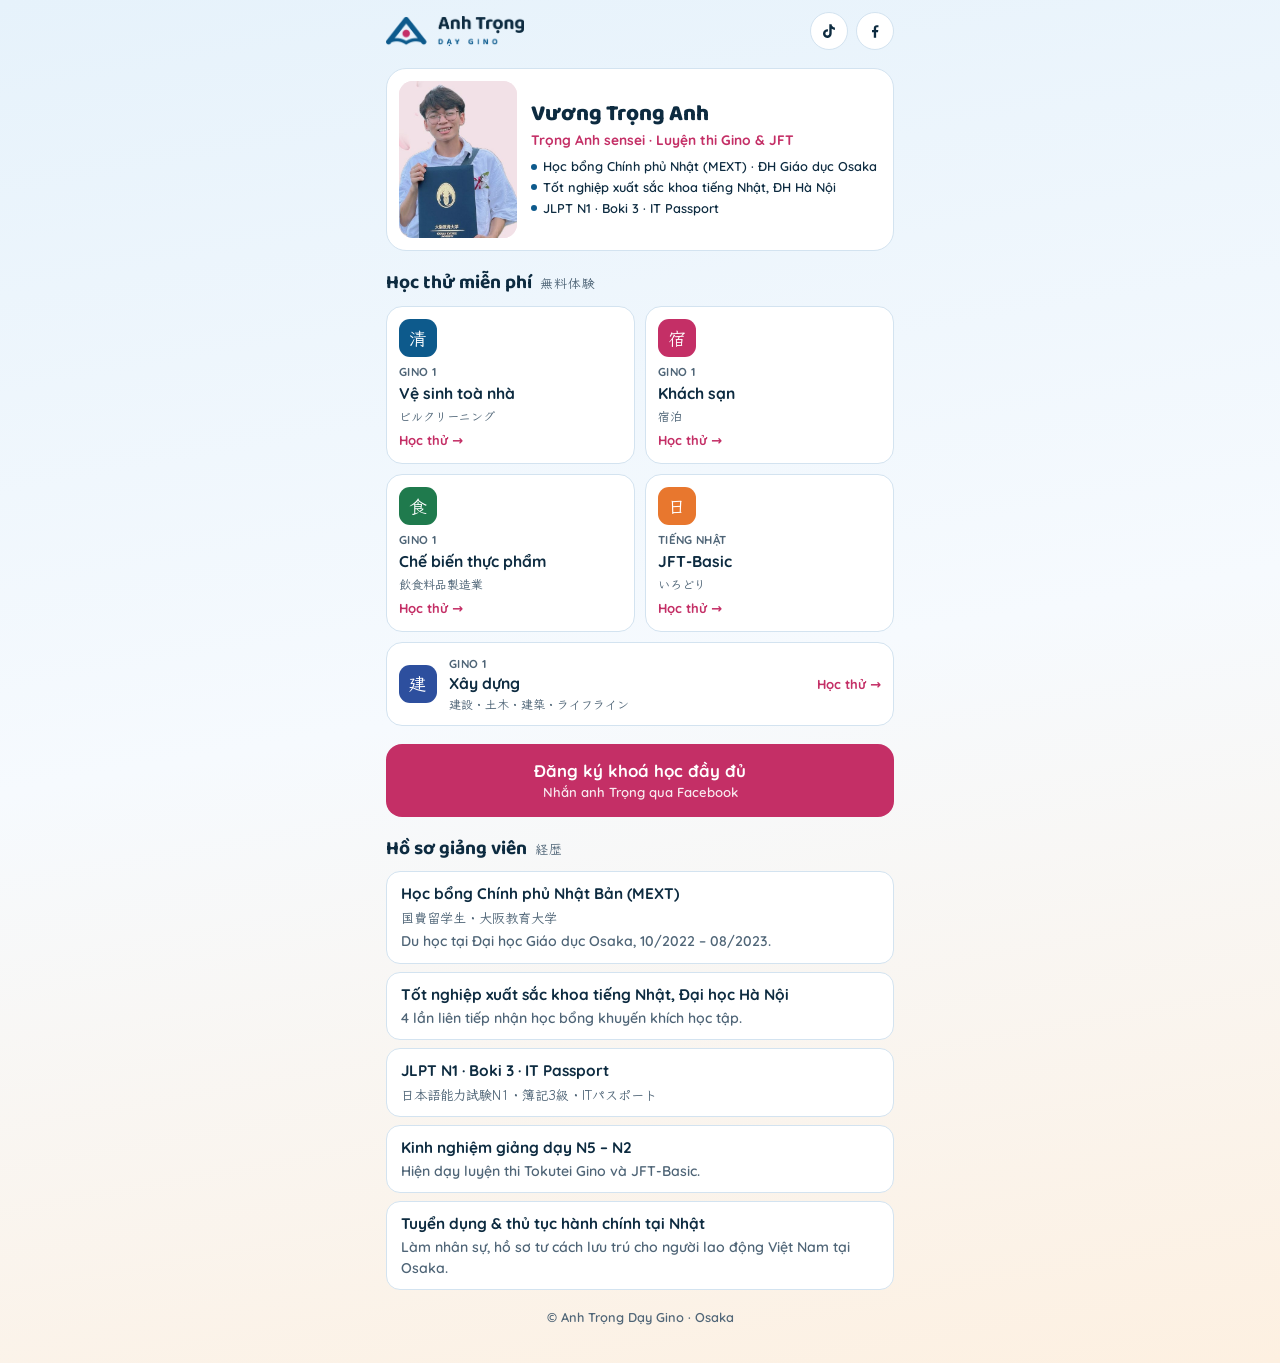
==== public/pub/anhtrong/index.html @ 35020bb7 "Thêm trang giới thiệu (bio): /me, /pub/anhtrong/ và worker riêng anhtrong Co-Authored-By: Claude Opu" ====
<!doctype html>
<html lang="vi">
<head>
<meta charset="utf-8">
<meta name="viewport" content="width=device-width,initial-scale=1,viewport-fit=cover">
<title>Anh Trọng Dạy Gino</title>
<meta name="claude:viewport-fit-sides" content="cover">
<meta property="og:title" content="Anh Trọng Dạy Gino · Học thử miễn phí">
<meta property="og:description" content="Luyện thi Tokutei Gino (Vệ sinh toà nhà, Khách sạn, Chế biến thực phẩm, Xây dựng) và JFT-Basic.">
<meta name="description" content="Vương Trọng Anh · Anh Trọng Dạy Gino — luyện thi Tokutei Gino và JFT-Basic. Học thử miễn phí các khoá học.">
<link rel="preconnect" href="https://fonts.googleapis.com"><link rel="preconnect" href="https://fonts.gstatic.com" crossorigin>
<link rel="stylesheet" href="https://fonts.googleapis.com/css2?family=Baloo+2:wght@600;700;800&family=Quicksand:wght@500;600;700&family=Klee+One:wght@600&display=swap">
<style>
/* Màn hình đầu (điện thoại): thanh logo + mạng xã hội → thẻ hồ sơ (ảnh + tên + điểm nổi bật) → 4 khoá học thử. Bên dưới: hồ sơ chi tiết + nút đăng ký. */
:root{
  --sky:#e6f2fb; --sky2:#f6fafe; --peach:#fdf0e1;
  --ink:#0d2b40; --sub:#4f6577; --line:#d3e3f0; --card:#ffffff;
  --blue:#0d5a8c; --blue-soft:#dcecf8; --pink:#c42f66; --pink-soft:#fbe3ec;
  --display:'Baloo 2','Quicksand',system-ui,sans-serif; --body:'Quicksand','Segoe UI',system-ui,sans-serif; --jp:'Klee One','Hiragino Maru Gothic ProN','Yu Gothic',sans-serif;
  --logo:url("[data-uri]");
}
@media (prefers-color-scheme: dark){:root:not([data-theme="light"]){
  --sky:#0c1d2b; --sky2:#0f2333; --peach:#1d1a1a; --ink:#e8f1f8; --sub:#a4b8c8; --line:#22394c; --card:#122a3c;
  --blue:#6fb6ea; --blue-soft:#163650; --pink:#f0729f; --pink-soft:#3a1b29; --logo:url("[data-uri]"); color-scheme:dark}}
:root[data-theme="dark"]{
  --sky:#0c1d2b; --sky2:#0f2333; --peach:#1d1a1a; --ink:#e8f1f8; --sub:#a4b8c8; --line:#22394c; --card:#122a3c;
  --blue:#6fb6ea; --blue-soft:#163650; --pink:#f0729f; --pink-soft:#3a1b29; --logo:url("[data-uri]"); color-scheme:dark}
*{box-sizing:border-box}
body{margin:0;font-family:var(--body);color:var(--ink);background:var(--sky2);min-height:100vh;
  background-image:linear-gradient(170deg,var(--sky) 0%,var(--sky2) 50%,var(--peach) 100%);line-height:1.5;font-size:16px}
.wrap{max-width:540px;margin:0 auto;padding-left:max(16px,env(safe-area-inset-left,0px));padding-right:max(16px,env(safe-area-inset-right,0px));padding-block:12px 36px;display:grid;gap:18px}
/* thanh trên */
.bar{display:flex;align-items:center;justify-content:space-between;gap:10px}
.logo{width:138px;height:30px;background:var(--logo) left center/contain no-repeat}
.soc{display:flex;gap:8px}
.soc a{width:38px;height:38px;border-radius:50%;display:grid;place-items:center;color:var(--ink);background:var(--card);border:1.5px solid var(--line)}
.soc a:hover{border-color:var(--blue)}
.soc svg{width:18px;height:18px}
/* thẻ hồ sơ */
.me{display:grid;grid-template-columns:118px 1fr;gap:14px;align-items:center;background:var(--card);border:1px solid var(--line);border-radius:20px;padding:12px}
.ph{width:118px;aspect-ratio:3/4;border-radius:14px;overflow:hidden;background:#f6e3ea}
.ph img{width:100%;height:100%;object-fit:cover;object-position:50% 18%;display:block}
.me h1{font-family:var(--display);font-weight:800;font-size:1.4rem;line-height:1.05;white-space:nowrap;margin:0}
.role{font-weight:700;color:var(--pink);font-size:.86rem;margin:3px 0 8px}
.hl{list-style:none;margin:0;padding:0;display:grid;gap:4px;font-size:.8rem;font-weight:600;line-height:1.3}
.hl li{display:flex;gap:6px}
.hl li::before{content:"";flex:none;width:6px;height:6px;border-radius:50%;background:var(--blue);margin-top:.42em}
/* tiêu đề mục */
h2{font-family:var(--display);font-weight:700;font-size:1.2rem;margin:0 0 8px;display:flex;align-items:baseline;gap:8px}
h2 small{font-family:var(--jp);font-weight:600;font-size:.8rem;color:var(--sub);letter-spacing:.08em}
/* khoá học: lưới 2×2 */
.cs{display:grid;grid-template-columns:1fr 1fr;gap:10px}
.c{display:grid;gap:4px;align-content:start;padding:12px;border-radius:16px;background:var(--card);border:1.5px solid var(--line);text-decoration:none;color:var(--ink);transition:transform .15s,border-color .15s}
.c:hover{border-color:var(--blue);transform:translateY(-2px)}
.c:focus-visible,.soc a:focus-visible,.cta:focus-visible{outline:3px solid var(--pink);outline-offset:2px}
.ic{width:38px;height:38px;border-radius:11px;display:grid;place-items:center;font-family:var(--jp);font-weight:600;font-size:1.1rem;color:#fff;margin-bottom:2px}
.c small{font-size:.72rem;font-weight:700;color:var(--sub);letter-spacing:.03em}
.c b{font-size:.98rem;line-height:1.2}
.c .jp{font-family:var(--jp);font-weight:600;font-size:.75rem;color:var(--sub)}
.c.wide{grid-column:1/-1;grid-template-columns:38px 1fr auto;align-items:center;gap:12px}
.c.wide .ic{margin:0}.c.wide>span:nth-child(2){display:grid;gap:2px}
.go{font-size:.82rem;font-weight:700;color:var(--pink);margin-top:2px}
/* hồ sơ chi tiết */
.cv{display:grid;gap:8px}
.cv div{background:var(--card);border:1px solid var(--line);border-radius:14px;padding:10px 14px}
.cv b{display:block;font-size:.96rem}
.cv .jp{font-family:var(--jp);font-weight:600;color:var(--sub);font-size:.82rem}
.cv p{margin:2px 0 0;color:var(--sub);font-size:.88rem;font-weight:600}
.cta{display:block;text-align:center;padding:14px;border-radius:16px;background:#c42f66;color:#fff;font-weight:700;font-size:1.05rem;text-decoration:none}
.cta small{display:block;font-weight:600;opacity:.9;font-size:.82rem}
.note{text-align:center;color:var(--sub);font-size:.8rem;font-weight:600;margin:0}
@media (max-width:360px){.me{grid-template-columns:96px 1fr}.ph{width:96px}.me h1{font-size:1.2rem}}
@media (prefers-reduced-motion: reduce){.c{transition:none}.c:hover{transform:none}}
</style>

</head>
<body>
<main class="wrap">
  <div class="bar">
    <div class="logo" role="img" aria-label="Anh Trọng Dạy Gino"></div>
    <div class="soc">
      <a href="https://www.tiktok.com/@anhtrong.daygino" target="_blank" rel="noopener" aria-label="TikTok"><svg viewBox="0 0 24 24" fill="currentColor" aria-hidden="true"><path d="M16.6 5.8A4.3 4.3 0 0 1 15.5 3h-3.1v12.4a2.6 2.6 0 1 1-2.6-2.6c.27 0 .53.04.78.12V9.7a5.8 5.8 0 1 0 5 5.7V9.1a7.4 7.4 0 0 0 4.3 1.4V7.4a4.3 4.3 0 0 1-3.3-1.6z"/></svg></a>
      <a href="https://www.facebook.com/anh.trongg.2024/" target="_blank" rel="noopener" aria-label="Facebook"><svg viewBox="0 0 24 24" fill="currentColor" aria-hidden="true"><path d="M13.5 21v-7.5H16l.4-3h-2.9V8.6c0-.87.25-1.46 1.5-1.46h1.6V4.46A21 21 0 0 0 14.3 4.3c-2.3 0-3.9 1.4-3.9 4v2.2H8v3h2.4V21z"/></svg></a>
    </div>
  </div>

  <section class="me">
    <div class="ph"><img src="[data-uri]" alt="Vương Trọng Anh nhận bằng tại Đại học Giáo dục Osaka"></div>
    <div>
      <h1>Vương Trọng Anh</h1>
      <div class="role">Trọng Anh sensei · Luyện thi Gino &amp; JFT</div>
      <ul class="hl">
        <li>Học bổng Chính phủ Nhật (MEXT) · ĐH Giáo dục Osaka</li>
        <li>Tốt nghiệp xuất sắc khoa tiếng Nhật, ĐH Hà Nội</li>
        <li>JLPT N1 · Boki 3 · IT Passport</li>
      </ul>
    </div>
  </section>

  <section aria-labelledby="kh">
    <h2 id="kh">Học thử miễn phí <small>無料体験</small></h2>
    <div class="cs">
      <a class="c" href="https://gino-vesinhtoanha-trial.tronganh8a.workers.dev/" target="_blank" rel="noopener">
        <span class="ic" style="background:#0d5a8c">清</span><small>GINO 1</small><b>Vệ sinh toà nhà</b><span class="jp">ビルクリーニング</span><span class="go">Học thử →</span></a>
      <a class="c" href="https://gino-khachsan.tronganh8a.workers.dev/trial/" target="_blank" rel="noopener">
        <span class="ic" style="background:#c42f66">宿</span><small>GINO 1</small><b>Khách sạn</b><span class="jp">宿泊</span><span class="go">Học thử →</span></a>
      <a class="c" href="https://gino-chebien.tronganh8a.workers.dev/trial/" target="_blank" rel="noopener">
        <span class="ic" style="background:#1f7a4d">食</span><small>GINO 1</small><b>Chế biến thực phẩm</b><span class="jp">飲食料品製造業</span><span class="go">Học thử →</span></a>
      <a class="c" href="https://jft-dungthu.tronganh8a.workers.dev/" target="_blank" rel="noopener">
        <span class="ic" style="background:#e8772e">日</span><small>TIẾNG NHẬT</small><b>JFT-Basic</b><span class="jp">いろどり</span><span class="go">Học thử →</span></a>
      <a class="c wide" href="https://gino-xaydung.tronganh8a.workers.dev/trial/" target="_blank" rel="noopener">
        <span class="ic" style="background:#2d4f9e">建</span><span><small>GINO 1</small><b>Xây dựng</b><span class="jp">建設・土木・建築・ライフライン</span></span><span class="go">Học thử →</span></a>
    </div>
  </section>

  <a class="cta" href="https://www.facebook.com/anh.trongg.2024/" target="_blank" rel="noopener">Đăng ký khoá học đầy đủ<small>Nhắn anh Trọng qua Facebook</small></a>

  <section aria-labelledby="hs">
    <h2 id="hs">Hồ sơ giảng viên <small>経歴</small></h2>
    <div class="cv">
      <div><b>Học bổng Chính phủ Nhật Bản (MEXT)</b><span class="jp">国費留学生・大阪教育大学</span><p>Du học tại Đại học Giáo dục Osaka, 10/2022 – 08/2023.</p></div>
      <div><b>Tốt nghiệp xuất sắc khoa tiếng Nhật, Đại học Hà Nội</b><p>4 lần liên tiếp nhận học bổng khuyến khích học tập.</p></div>
      <div><b>JLPT N1 · Boki 3 · IT Passport</b><span class="jp">日本語能力試験N1・簿記3級・ITパスポート</span></div>
      <div><b>Kinh nghiệm giảng dạy N5 – N2</b><p>Hiện dạy luyện thi Tokutei Gino và JFT-Basic.</p></div>
      <div><b>Tuyển dụng &amp; thủ tục hành chính tại Nhật</b><p>Làm nhân sự, hồ sơ tư cách lưu trú cho người lao động Việt Nam tại Osaka.</p></div>
    </div>
  </section>

  <p class="note">© Anh Trọng Dạy Gino · Osaka</p>
</main>

</body>
</html>
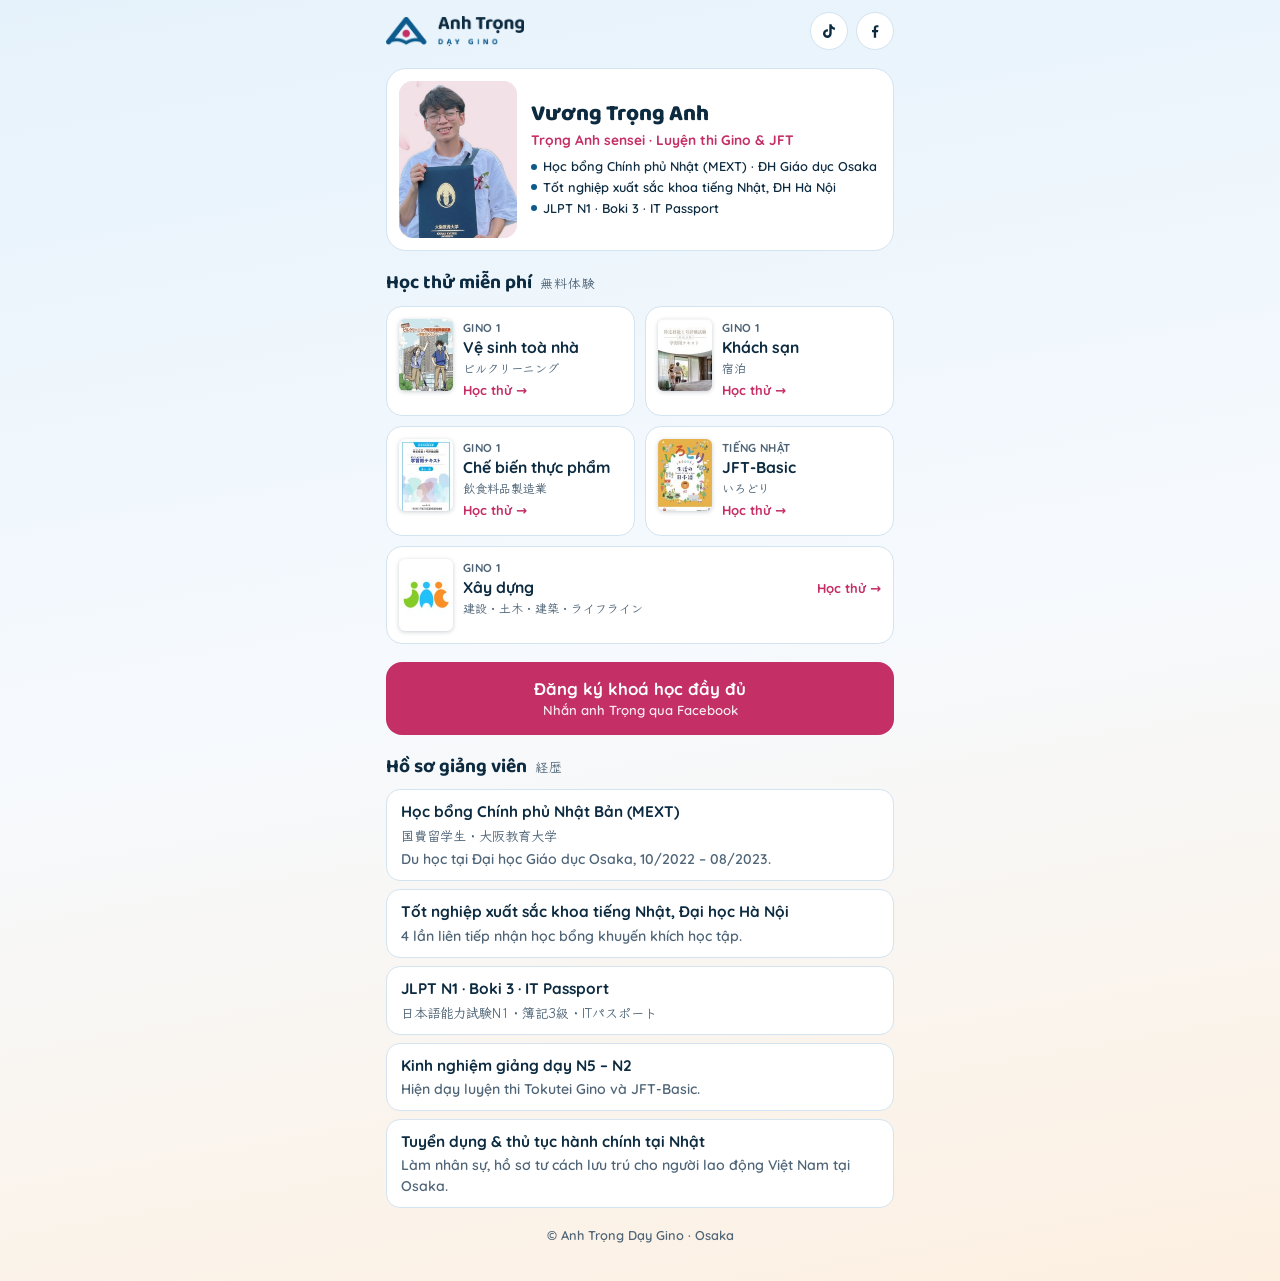
==== commit a69f1cc4: "Bio: thêm khoá Xây dựng, thay icon bằng ảnh bìa giáo trình / logo JAC Co-Authored-By: Claude Opus 5." ====
--- a/public/pub/anhtrong/index.html
+++ b/public/pub/anhtrong/index.html
@@ -50,15 +50,16 @@
 h2 small{font-family:var(--jp);font-weight:600;font-size:.8rem;color:var(--sub);letter-spacing:.08em}
 /* khoá học: lưới 2×2 */
 .cs{display:grid;grid-template-columns:1fr 1fr;gap:10px}
-.c{display:grid;gap:4px;align-content:start;padding:12px;border-radius:16px;background:var(--card);border:1.5px solid var(--line);text-decoration:none;color:var(--ink);transition:transform .15s,border-color .15s}
+.c{display:grid;grid-template-columns:54px 1fr;column-gap:10px;row-gap:2px;align-content:start;align-items:start;padding:12px;border-radius:16px;background:var(--card);border:1.5px solid var(--line);text-decoration:none;color:var(--ink);transition:transform .15s,border-color .15s}
 .c:hover{border-color:var(--blue);transform:translateY(-2px)}
 .c:focus-visible,.soc a:focus-visible,.cta:focus-visible{outline:3px solid var(--pink);outline-offset:2px}
-.ic{width:38px;height:38px;border-radius:11px;display:grid;place-items:center;font-family:var(--jp);font-weight:600;font-size:1.1rem;color:#fff;margin-bottom:2px}
+.bk{grid-row:1 / span 5;width:54px;height:72px;border-radius:6px;object-fit:cover;background:#fff;box-shadow:0 1px 4px rgba(13,43,64,.22)}
+.c>:not(.bk){grid-column:2}
 .c small{font-size:.72rem;font-weight:700;color:var(--sub);letter-spacing:.03em}
 .c b{font-size:.98rem;line-height:1.2}
 .c .jp{font-family:var(--jp);font-weight:600;font-size:.75rem;color:var(--sub)}
-.c.wide{grid-column:1/-1;grid-template-columns:38px 1fr auto;align-items:center;gap:12px}
-.c.wide .ic{margin:0}.c.wide>span:nth-child(2){display:grid;gap:2px}
+.c.wide{grid-column:1/-1;grid-template-columns:54px 1fr auto;align-items:center}
+.c.wide .go{grid-column:3}.c.wide>span:nth-child(2){display:grid;gap:2px}
 .go{font-size:.82rem;font-weight:700;color:var(--pink);margin-top:2px}
 /* hồ sơ chi tiết */
 .cv{display:grid;gap:8px}
@@ -101,15 +102,15 @@
     <h2 id="kh">Học thử miễn phí <small>無料体験</small></h2>
     <div class="cs">
       <a class="c" href="https://gino-vesinhtoanha-trial.tronganh8a.workers.dev/" target="_blank" rel="noopener">
-        <span class="ic" style="background:#0d5a8c">清</span><small>GINO 1</small><b>Vệ sinh toà nhà</b><span class="jp">ビルクリーニング</span><span class="go">Học thử →</span></a>
+        <img class="bk" src="[data-uri]" alt="Bìa giáo trình Vệ sinh toà nhà" width="54" height="72"><small>GINO 1</small><b>Vệ sinh toà nhà</b><span class="jp">ビルクリーニング</span><span class="go">Học thử →</span></a>
       <a class="c" href="https://gino-khachsan.tronganh8a.workers.dev/trial/" target="_blank" rel="noopener">
-        <span class="ic" style="background:#c42f66">宿</span><small>GINO 1</small><b>Khách sạn</b><span class="jp">宿泊</span><span class="go">Học thử →</span></a>
+        <img class="bk" src="[data-uri]" alt="Bìa giáo trình Khách sạn" width="54" height="72"><small>GINO 1</small><b>Khách sạn</b><span class="jp">宿泊</span><span class="go">Học thử →</span></a>
       <a class="c" href="https://gino-chebien.tronganh8a.workers.dev/trial/" target="_blank" rel="noopener">
-        <span class="ic" style="background:#1f7a4d">食</span><small>GINO 1</small><b>Chế biến thực phẩm</b><span class="jp">飲食料品製造業</span><span class="go">Học thử →</span></a>
+        <img class="bk" src="[data-uri]" alt="Bìa giáo trình Chế biến thực phẩm" width="54" height="72"><small>GINO 1</small><b>Chế biến thực phẩm</b><span class="jp">飲食料品製造業</span><span class="go">Học thử →</span></a>
       <a class="c" href="https://jft-dungthu.tronganh8a.workers.dev/" target="_blank" rel="noopener">
-        <span class="ic" style="background:#e8772e">日</span><small>TIẾNG NHẬT</small><b>JFT-Basic</b><span class="jp">いろどり</span><span class="go">Học thử →</span></a>
+        <img class="bk" src="[data-uri]" alt="Bìa sách いろどり" width="54" height="72"><small>TIẾNG NHẬT</small><b>JFT-Basic</b><span class="jp">いろどり</span><span class="go">Học thử →</span></a>
       <a class="c wide" href="https://gino-xaydung.tronganh8a.workers.dev/trial/" target="_blank" rel="noopener">
-        <span class="ic" style="background:#2d4f9e">建</span><span><small>GINO 1</small><b>Xây dựng</b><span class="jp">建設・土木・建築・ライフライン</span></span><span class="go">Học thử →</span></a>
+        <img class="bk" src="[data-uri]" alt="Logo JAC (Xây dựng)" width="54" height="72"><span><small>GINO 1</small><b>Xây dựng</b><span class="jp">建設・土木・建築・ライフライン</span></span><span class="go">Học thử →</span></a>
     </div>
   </section>
 
